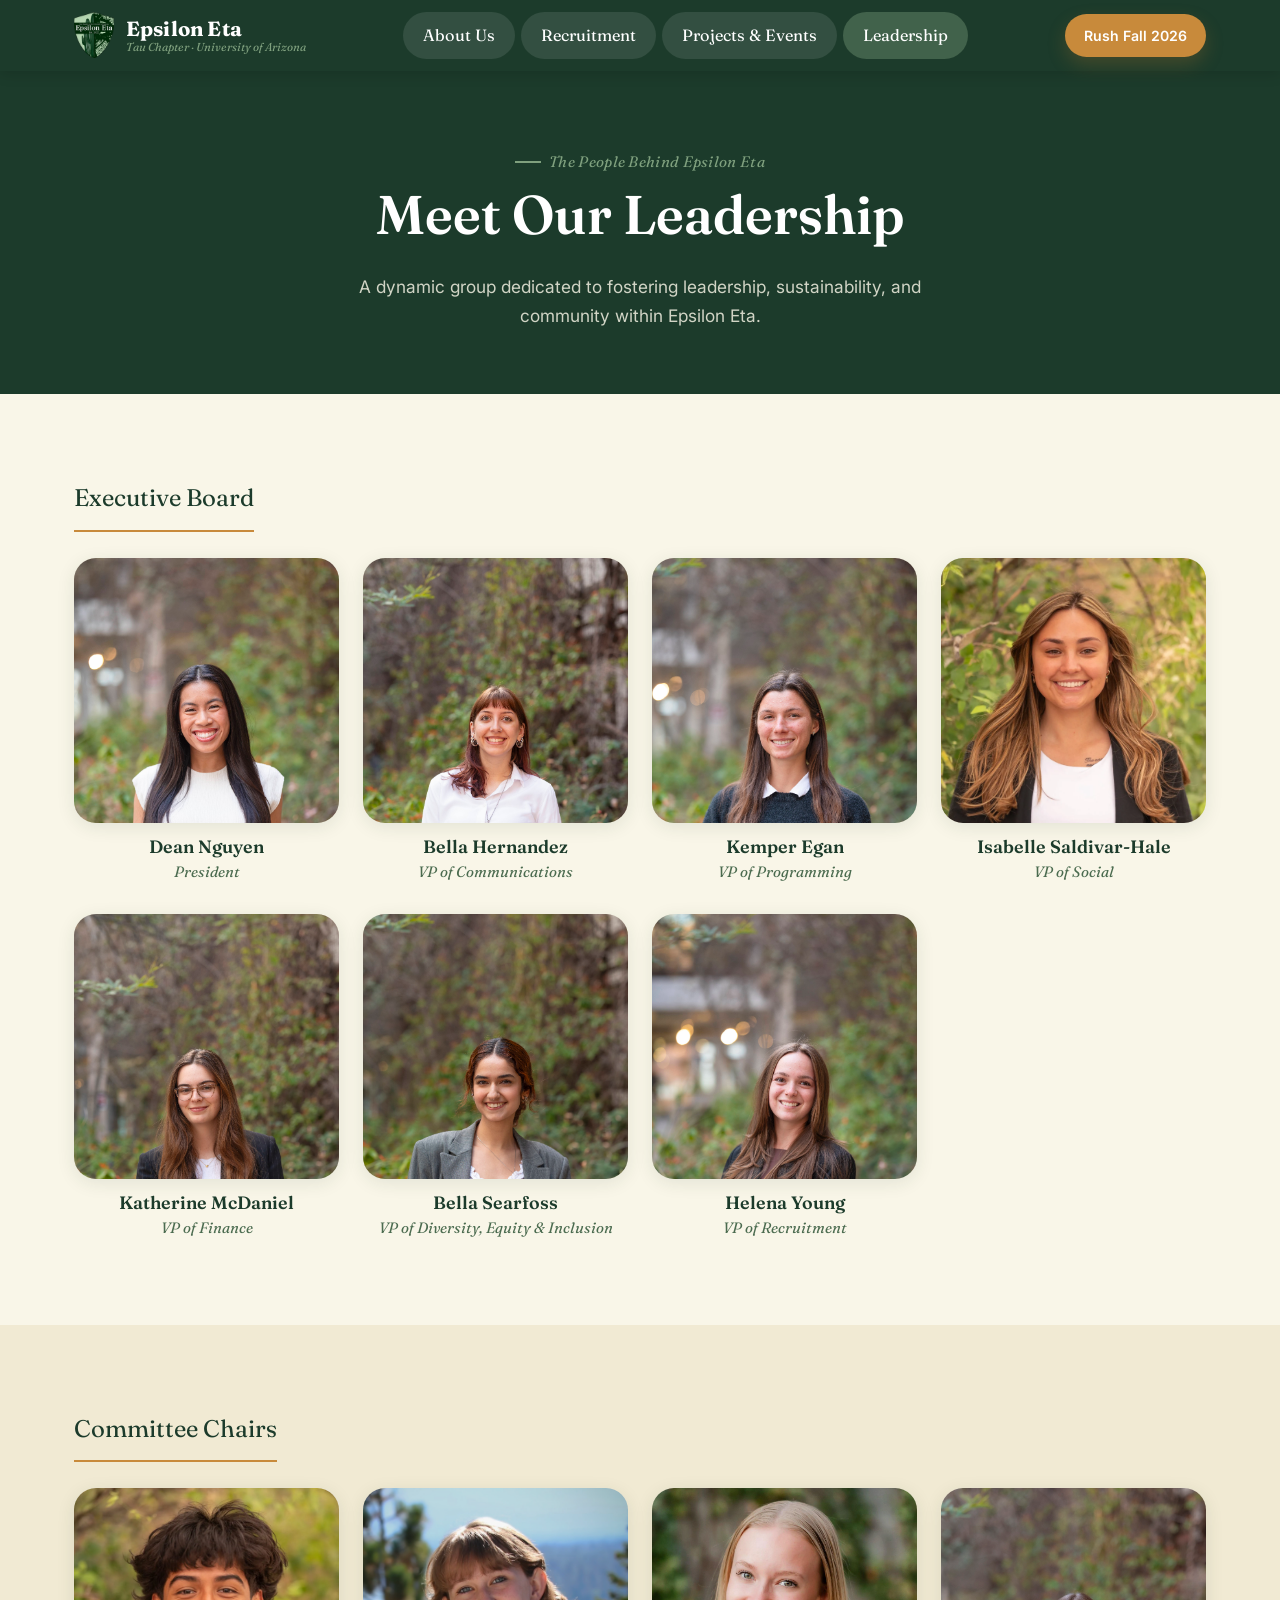
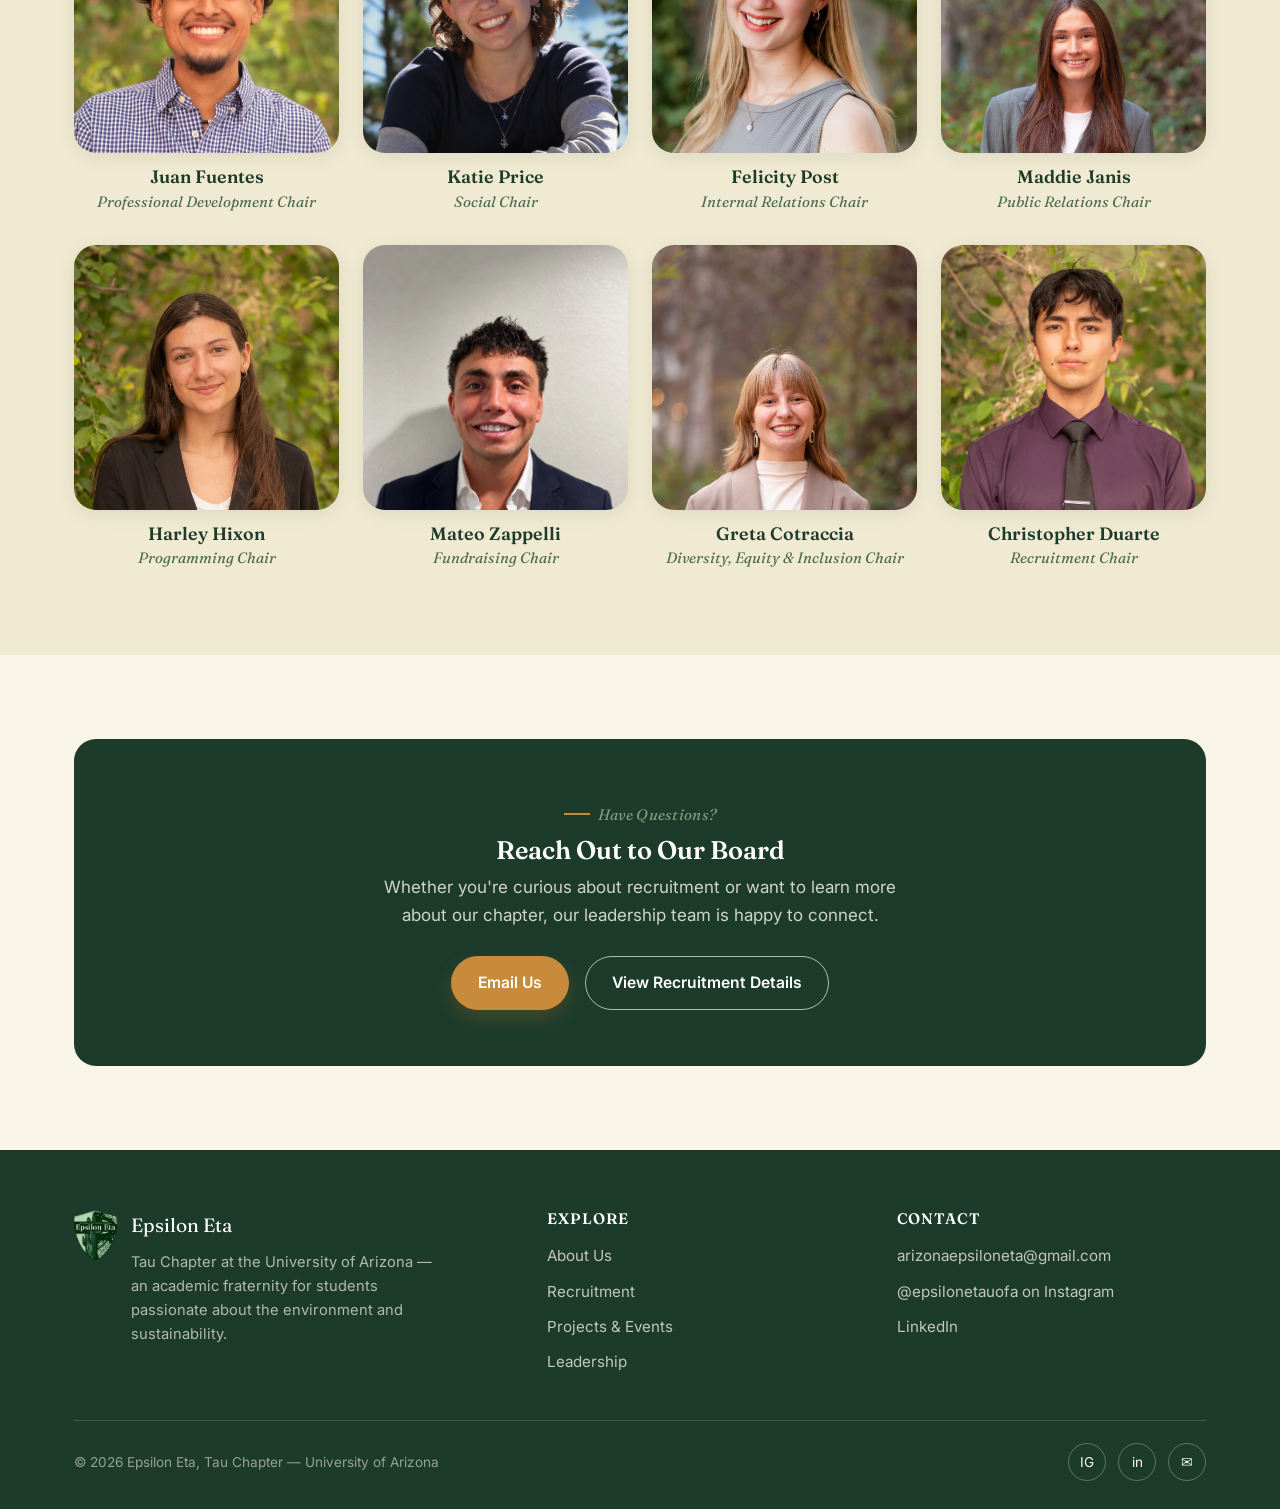
==== leadership.html @ ac743a00 "Initial commit: Epsilon Eta Tau Chapter website New static site replacing the old WordPress export -" ====
<!DOCTYPE html>
<html lang="en">
<head>
<meta charset="UTF-8" />
<meta name="viewport" content="width=device-width, initial-scale=1" />
<title>Leadership | Epsilon Eta, Tau Chapter</title>
<meta name="description" content="Meet the Executive Board and Committee Chairs of Epsilon Eta, Tau Chapter at the University of Arizona." />
<link rel="icon" href="Logos/epsilonetalogo.webp" />
<link rel="preconnect" href="https://fonts.googleapis.com">
<link rel="preconnect" href="https://fonts.gstatic.com" crossorigin>
<link href="https://fonts.googleapis.com/css2?family=Fraunces:ital,wght@0,500;0,600;0,700;1,500&family=Inter:wght@400;500;600;700&display=swap" rel="stylesheet">
<link rel="stylesheet" href="css/styles.css" />
</head>
<body>

<!-- ================= NAVBAR ================= -->
<header class="navbar">
  <div class="container">
    <a class="brand" href="index.html">
      <img src="Logos/epsilonetalogo.webp" alt="Epsilon Eta shield crest logo" />
      <span class="brand-text">
        <span class="name">Epsilon Eta</span>
        <span class="sub">Tau Chapter &middot; University of Arizona</span>
      </span>
    </a>
    <nav class="nav-links">
      <a href="index.html">About Us</a>
      <a href="recruitment.html">Recruitment</a>
      <a href="projects-events.html">Projects &amp; Events</a>
      <a href="leadership.html" class="active">Leadership</a>
    </nav>
    <div class="nav-cta">
      <a href="recruitment.html" class="btn btn-gold btn-sm">Rush Fall 2026</a>
    </div>
    <button class="nav-toggle" aria-label="Toggle navigation">
      <span></span><span></span><span></span>
    </button>
  </div>
</header>

<!-- ================= PAGE HEADER ================= -->
<section class="page-header">
  <div class="container">
    <span class="eyebrow">The People Behind Epsilon Eta</span>
    <h1>Meet Our Leadership</h1>
    <p>A dynamic group dedicated to fostering leadership, sustainability, and community within Epsilon Eta.</p>
  </div>
</section>

<!-- ================= EXECUTIVE BOARD ================= -->
<section class="section">
  <div class="container">
    <span class="group-label">Executive Board</span>
    <div class="board-grid">

      <div class="board-card">
        <div class="photo"><img src="Headshots/PresidentDeana.jpg" alt="Headshot of Dean Nguyen, President" /></div>
        <h3>Dean Nguyen</h3>
        <div class="role">President</div>
      </div>

      <div class="board-card">
        <div class="photo"><img src="Headshots/VPComsBella.jpg" alt="Headshot of Bella Hernandez, Vice President of Communications" /></div>
        <h3>Bella Hernandez</h3>
        <div class="role">VP of Communications</div>
      </div>

      <div class="board-card">
        <div class="photo"><img src="Headshots/VPProgKemper.jpg" alt="Headshot of Kemper Egan, Vice President of Programming" /></div>
        <h3>Kemper Egan</h3>
        <div class="role">VP of Programming</div>
      </div>

      <div class="board-card">
        <div class="photo"><img src="Headshots/VPSocialIsabelle.webp" alt="Headshot of Isabelle Saldivar-Hale, Vice President of Social" /></div>
        <h3>Isabelle Saldivar-Hale</h3>
        <div class="role">VP of Social</div>
      </div>

      <div class="board-card">
        <div class="photo"><img src="Headshots/VPFinanceKatherine.jpg" alt="Headshot of Katherine McDaniel, Vice President of Finance" /></div>
        <h3>Katherine McDaniel</h3>
        <div class="role">VP of Finance</div>
      </div>

      <div class="board-card">
        <div class="photo"><img src="Headshots/VPDEIBellaS.jpg" alt="Headshot of Bella Searfoss, Vice President of Diversity, Equity, and Inclusion" /></div>
        <h3>Bella Searfoss</h3>
        <div class="role">VP of Diversity, Equity &amp; Inclusion</div>
      </div>

      <div class="board-card">
        <div class="photo"><img src="Headshots/VPRecruitmentHelena.jpg" alt="Headshot of Helena Young, Vice President of Recruitment" /></div>
        <h3>Helena Young</h3>
        <div class="role">VP of Recruitment</div>
      </div>

    </div>
  </div>
</section>

<!-- ================= CHAIRS ================= -->
<section class="section section--alt">
  <div class="container">
    <span class="group-label">Committee Chairs</span>
    <div class="board-grid">

      <div class="board-card">
        <div class="photo"><img src="Headshots/Prof.Dev.ChairJuan.webp" alt="Headshot of Juan Fuentes, Professional Development Chair" /></div>
        <h3>Juan Fuentes</h3>
        <div class="role">Professional Development Chair</div>
      </div>

      <div class="board-card">
        <div class="photo"><img src="Headshots/Social%20ChairKatie.webp" alt="Headshot of Katie Price, Social Chair" /></div>
        <h3>Katie Price</h3>
        <div class="role">Social Chair</div>
      </div>

      <div class="board-card">
        <div class="photo"><img src="Headshots/InternalRelat.ChairFelicity.webp" alt="Headshot of Felicity Post, Internal Relations Chair" /></div>
        <h3>Felicity Post</h3>
        <div class="role">Internal Relations Chair</div>
      </div>

      <div class="board-card">
        <div class="photo"><img src="Headshots/PublicRelat.ChairMaddie.jpg" alt="Headshot of Maddie Janis, Public Relations Chair" /></div>
        <h3>Maddie Janis</h3>
        <div class="role">Public Relations Chair</div>
      </div>

      <div class="board-card">
        <div class="photo"><img src="Headshots/Prog.ChairHarley.webp" alt="Headshot of Harley Hixon, Programming Chair" /></div>
        <h3>Harley Hixon</h3>
        <div class="role">Programming Chair</div>
      </div>

      <div class="board-card">
        <div class="photo"><img src="Headshots/FinanceChairMateo.webp" alt="Headshot of Mateo Zappelli, Fundraising Chair" /></div>
        <h3>Mateo Zappelli</h3>
        <div class="role">Fundraising Chair</div>
      </div>

      <div class="board-card">
        <div class="photo"><img src="Headshots/DEIChairGreta.jpg" alt="Headshot of Greta Cotraccia, Diversity, Equity, and Inclusion Chair" /></div>
        <h3>Greta Cotraccia</h3>
        <div class="role">Diversity, Equity &amp; Inclusion Chair</div>
      </div>

      <div class="board-card">
        <div class="photo"><img src="Headshots/RecruitmentChairChristopher.webp" alt="Headshot of Christopher Duarte, Recruitment Chair" /></div>
        <h3>Christopher Duarte</h3>
        <div class="role">Recruitment Chair</div>
      </div>

    </div>
  </div>
</section>

<!-- ================= CTA ================= -->
<section class="section">
  <div class="container">
    <div class="cta-band">
      <span class="eyebrow" style="color:var(--sage-light)">Have Questions?</span>
      <h2>Reach Out to Our Board</h2>
      <p>Whether you're curious about recruitment or want to learn more about our chapter, our leadership team is happy to connect.</p>
      <div class="btn-row">
        <a href="mailto:arizonaepsiloneta@gmail.com" class="btn btn-gold">Email Us</a>
        <a href="recruitment.html" class="btn btn-outline-light">View Recruitment Details</a>
      </div>
    </div>
  </div>
</section>

<!-- ================= FOOTER ================= -->
<footer class="site-footer">
  <div class="container">
    <div class="footer-grid">
      <div class="footer-brand">
        <img src="Logos/epsilonetalogo.webp" alt="Epsilon Eta shield crest logo" />
        <div>
          <div class="name">Epsilon Eta</div>
          <p>Tau Chapter at the University of Arizona &mdash; an academic fraternity for students passionate about the environment and sustainability.</p>
        </div>
      </div>
      <div class="footer-col">
        <h4>Explore</h4>
        <a href="index.html">About Us</a>
        <a href="recruitment.html">Recruitment</a>
        <a href="projects-events.html">Projects &amp; Events</a>
        <a href="leadership.html">Leadership</a>
      </div>
      <div class="footer-col">
        <h4>Contact</h4>
        <a href="mailto:arizonaepsiloneta@gmail.com">arizonaepsiloneta@gmail.com</a>
        <a href="https://www.instagram.com/epsilonetauofa/" target="_blank" rel="noopener">@epsilonetauofa on Instagram</a>
        <a href="https://www.linkedin.com/company/epsilon-eta-tau-chapter/posts/?feedView=all" target="_blank" rel="noopener">LinkedIn</a>
      </div>
    </div>
    <div class="footer-bottom">
      <span>&copy; <span data-year>2026</span> Epsilon Eta, Tau Chapter &mdash; University of Arizona</span>
      <div class="social-row">
        <a href="https://www.instagram.com/epsilonetauofa/" target="_blank" rel="noopener" aria-label="Instagram">IG</a>
        <a href="https://www.linkedin.com/company/epsilon-eta-tau-chapter/posts/?feedView=all" target="_blank" rel="noopener" aria-label="LinkedIn">in</a>
        <a href="mailto:arizonaepsiloneta@gmail.com" aria-label="Email">✉</a>
      </div>
    </div>
  </div>
</footer>

<script src="js/script.js"></script>
</body>
</html>
---- css/styles.css ----
/* =========================================================
   Epsilon Eta — Tau Chapter, University of Arizona
   Global stylesheet
   ========================================================= */

:root {
  /* Palette */
  --forest-dark: #1C3B2B;
  --forest: #234531;
  --sage: #4B6B4F;
  --sage-light: #7FA07E;
  --cream: #F9F6E8;
  --cream-alt: #F1EAD3;
  --gold: #C88A3B;
  --gold-dark: #A66F2A;
  --terracotta: #B25F3A;
  --ink: #23291F;
  --ink-soft: #4A5142;
  --white: #FFFFFF;
  --line: rgba(28, 59, 43, 0.14);

  --nav-pill: rgba(255, 255, 255, 0.10);
  --nav-pill-hover: rgba(127, 160, 126, 0.38);

  --font-serif: "Fraunces", "Iowan Old Style", "Palatino Linotype", Georgia, serif;
  --font-sans: "Inter", "Helvetica Neue", Arial, sans-serif;

  --shadow-soft: 0 10px 30px rgba(28, 59, 43, 0.12);
  --shadow-card: 0 4px 18px rgba(28, 59, 43, 0.10);
  --radius-lg: 22px;
  --radius-md: 14px;
  --radius-pill: 999px;
}

/* ---------- Reset ---------- */
* { box-sizing: border-box; }
html { scroll-behavior: smooth; }
body {
  margin: 0;
  background: var(--cream);
  color: var(--ink);
  font-family: var(--font-sans);
  font-size: 17px;
  line-height: 1.65;
  -webkit-font-smoothing: antialiased;
}
img { max-width: 100%; display: block; }
a { color: inherit; text-decoration: none; }
ul { list-style: none; margin: 0; padding: 0; }
h1, h2, h3, h4 {
  font-family: var(--font-serif);
  color: var(--forest-dark);
  margin: 0 0 0.5em;
  font-weight: 600;
  line-height: 1.15;
}
p { margin: 0 0 1em; }
.container {
  width: 100%;
  max-width: 1180px;
  margin: 0 auto;
  padding: 0 24px;
}
.eyebrow {
  display: inline-flex;
  align-items: center;
  gap: 8px;
  font-family: var(--font-serif);
  font-style: italic;
  font-size: 0.95rem;
  color: var(--gold-dark);
  letter-spacing: 0.02em;
  margin-bottom: 0.6em;
}
.eyebrow::before {
  content: "";
  width: 26px;
  height: 2px;
  background: var(--gold);
  display: inline-block;
}
.section {
  padding: 84px 0;
}
.section--alt {
  background: var(--cream-alt);
}
.section-head {
  max-width: 680px;
  margin: 0 0 44px;
}
.section-head.center {
  margin-left: auto;
  margin-right: auto;
  text-align: center;
}
.section-head p {
  color: var(--ink-soft);
  font-size: 1.08rem;
}

/* ---------- Buttons ---------- */
.btn {
  display: inline-flex;
  align-items: center;
  gap: 10px;
  font-family: var(--font-sans);
  font-weight: 600;
  font-size: 0.98rem;
  padding: 13px 26px;
  border-radius: var(--radius-pill);
  border: 1.5px solid transparent;
  cursor: pointer;
  transition: transform 0.15s ease, box-shadow 0.15s ease, background 0.15s ease, color 0.15s ease;
  white-space: nowrap;
}
.btn:hover { transform: translateY(-2px); }
.btn-gold {
  background: var(--gold);
  color: var(--white);
  box-shadow: 0 8px 18px rgba(166, 111, 42, 0.28);
}
.btn-gold:hover { background: var(--gold-dark); }
.btn-outline-dark {
  background: transparent;
  border-color: var(--forest-dark);
  color: var(--forest-dark);
}
.btn-outline-dark:hover { background: var(--forest-dark); color: var(--white); }
.btn-outline-light {
  background: transparent;
  border-color: rgba(255,255,255,0.65);
  color: var(--white);
}
.btn-outline-light:hover { background: rgba(255,255,255,0.14); }
.btn-white {
  background: var(--cream);
  color: var(--forest-dark);
}
.btn-white:hover { background: var(--white); }
.btn-sm { padding: 9px 18px; font-size: 0.88rem; }

/* ---------- Navbar ---------- */
.navbar {
  background: var(--forest-dark);
  position: sticky;
  top: 0;
  z-index: 200;
  box-shadow: 0 2px 14px rgba(0,0,0,0.16);
}
.navbar .container {
  display: flex;
  align-items: center;
  justify-content: space-between;
  gap: 20px;
  padding-top: 12px;
  padding-bottom: 12px;
}
.brand {
  display: flex;
  align-items: center;
  gap: 12px;
}
.brand img {
  height: 46px;
  width: auto;
}
.brand-text {
  font-family: var(--font-serif);
  color: var(--white);
  line-height: 1.15;
}
.brand-text .name { font-size: 1.28rem; font-weight: 700; letter-spacing: 0.01em; }
.brand-text .sub {
  display: block;
  font-size: 0.72rem;
  font-style: italic;
  color: var(--sage-light);
  font-weight: 400;
}
.nav-links {
  display: flex;
  align-items: center;
  gap: 6px;
}
.nav-links a {
  font-family: var(--font-serif);
  color: var(--white);
  font-size: 1.02rem;
  padding: 10px 20px;
  border-radius: var(--radius-pill);
  background: var(--nav-pill);
  transition: background 0.2s ease;
}
.nav-links a:hover,
.nav-links a.active {
  background: var(--nav-pill-hover);
}
.nav-cta {
  display: flex;
  align-items: center;
  gap: 14px;
}
.nav-toggle {
  display: none;
  background: none;
  border: none;
  cursor: pointer;
  padding: 8px;
}
.nav-toggle span {
  display: block;
  width: 26px;
  height: 2px;
  background: var(--white);
  margin: 5px 0;
  transition: 0.2s ease;
}

/* ---------- Recruitment banner (top of homepage) ---------- */
.rush-banner {
  background: linear-gradient(90deg, var(--gold-dark), var(--gold) 55%, var(--terracotta));
  color: var(--white);
}
.rush-banner .container {
  display: flex;
  align-items: center;
  justify-content: center;
  flex-wrap: wrap;
  gap: 14px 28px;
  padding-top: 16px;
  padding-bottom: 16px;
  text-align: center;
}
.rush-banner .rush-text {
  font-family: var(--font-serif);
  font-size: 1.14rem;
  display: flex;
  align-items: center;
  gap: 10px;
  flex-wrap: wrap;
  justify-content: center;
}
.rush-banner .rush-text strong { font-weight: 700; }
.rush-badge {
  background: rgba(255,255,255,0.22);
  border: 1px solid rgba(255,255,255,0.5);
  border-radius: var(--radius-pill);
  padding: 5px 16px;
  font-family: var(--font-sans);
  font-weight: 700;
  font-size: 0.88rem;
  letter-spacing: 0.02em;
}

/* ---------- Hero ---------- */
.hero {
  position: relative;
  overflow: hidden;
  background: var(--forest-dark);
}
.hero-media {
  position: relative;
  width: 100%;
  line-height: 0;
}
.hero-media img {
  width: 100%;
  height: auto;
  display: block;
}
.hero-divider {
  height: 6px;
  background: linear-gradient(90deg, var(--gold-dark), var(--gold), var(--sage-light));
}
.hero-copy {
  position: relative;
  background: var(--cream);
  padding: 48px 0 56px;
}
.hero-copy .container {
  text-align: center;
}
.hero-copy h1 {
  font-size: clamp(2.6rem, 6.4vw, 5rem);
  color: var(--forest-dark);
  margin-bottom: 0.18em;
}
.hero-copy .tagline {
  font-family: var(--font-serif);
  font-style: italic;
  color: var(--sage);
  font-size: clamp(1.05rem, 2vw, 1.35rem);
  max-width: 640px;
  margin: 0 auto 1.3em;
}
.hero-actions {
  display: flex;
  gap: 16px;
  justify-content: center;
  flex-wrap: wrap;
  margin-top: 6px;
}

/* ---------- Page header (non-home pages) ---------- */
.page-header {
  background: var(--forest-dark);
  padding: 72px 0 64px;
  text-align: center;
}
.page-header h1 {
  color: var(--white);
  font-size: clamp(2.2rem, 5vw, 3.4rem);
}
.page-header .eyebrow { color: var(--sage-light); }
.page-header .eyebrow::before { background: var(--sage-light); }
.page-header p {
  color: rgba(249,246,232,0.82);
  max-width: 620px;
  margin: 0 auto;
  font-size: 1.08rem;
}

/* ---------- Pillars ---------- */
.pillars {
  display: grid;
  grid-template-columns: repeat(3, 1fr);
  gap: 26px;
}
.pillar-card {
  background: var(--white);
  border: 1px solid var(--line);
  border-radius: var(--radius-lg);
  padding: 34px 30px;
  box-shadow: var(--shadow-card);
}
.pillar-card .icon {
  width: 52px;
  height: 52px;
  border-radius: 50%;
  background: var(--cream-alt);
  color: var(--forest-dark);
  display: flex;
  align-items: center;
  justify-content: center;
  font-size: 1.5rem;
  margin-bottom: 18px;
}
.pillar-card h3 { font-size: 1.28rem; }
.pillar-card p { color: var(--ink-soft); font-size: 0.98rem; margin-bottom: 0; }

/* ---------- Land acknowledgment ---------- */
.land-ack {
  background: var(--forest-dark);
  color: var(--cream);
  border-radius: var(--radius-lg);
  padding: 42px 44px;
}
.land-ack h2 { color: var(--white); }
.land-ack p { color: rgba(249,246,232,0.86); margin-bottom: 0; font-size: 1.02rem; }

/* ---------- Two-column feature (mission, etc.) ---------- */
.two-col {
  display: grid;
  grid-template-columns: 1.1fr 0.9fr;
  gap: 60px;
  align-items: center;
}

/* ---------- Partner logo strip ---------- */
.partners-strip {
  display: flex;
  flex-wrap: wrap;
  align-items: center;
  justify-content: center;
  gap: 22px;
}
.partner-tile {
  background: var(--white);
  border: 1px solid var(--line);
  border-radius: var(--radius-md);
  box-shadow: var(--shadow-card);
  padding: 20px 32px;
  display: flex;
  align-items: center;
  justify-content: center;
  height: 96px;
}
.partner-tile img {
  height: 46px;
  width: auto;
  max-width: 150px;
  object-fit: contain;
}
.logo-invert { filter: grayscale(1) invert(1); }

/* ---------- Recruitment page ---------- */
.rush-hero {
  background: var(--forest-dark);
  color: var(--cream);
  padding: 76px 0 60px;
}
.rush-hero .container { text-align: center; }
.rush-hero h1 { color: var(--white); font-size: clamp(2.3rem, 5.5vw, 3.6rem); }
.rush-hero p.lead {
  max-width: 660px;
  margin: 0 auto 1.4em;
  color: rgba(249,246,232,0.86);
  font-size: 1.08rem;
}
.countdown {
  display: inline-flex;
  gap: 14px;
  background: rgba(249,246,232,0.08);
  border: 1px solid rgba(249,246,232,0.28);
  border-radius: var(--radius-lg);
  padding: 18px 30px;
  margin: 8px 0 24px;
}
.countdown .num {
  font-family: var(--font-serif);
  font-size: 2.4rem;
  font-weight: 700;
  color: var(--gold);
  line-height: 1;
  display: block;
}
.countdown .lbl {
  font-size: 0.72rem;
  letter-spacing: 0.08em;
  text-transform: uppercase;
  color: rgba(249,246,232,0.7);
}

.eligibility-card {
  background: var(--white);
  border: 1px solid var(--line);
  border-radius: var(--radius-lg);
  padding: 36px;
  box-shadow: var(--shadow-card);
}
.eligibility-card ul { margin-top: 14px; }
.eligibility-card li {
  display: flex;
  gap: 10px;
  align-items: flex-start;
  margin-bottom: 10px;
  color: var(--ink-soft);
}
.eligibility-card li::before {
  content: "✓";
  color: var(--sage);
  font-weight: 700;
  flex-shrink: 0;
}

.schedule-grid {
  display: grid;
  grid-template-columns: repeat(4, 1fr);
  gap: 20px;
}
.schedule-card {
  background: var(--white);
  border: 1px solid var(--line);
  border-radius: var(--radius-lg);
  padding: 26px 22px;
  box-shadow: var(--shadow-card);
  position: relative;
}
.schedule-card.required {
  border: 2px solid var(--gold);
}
.schedule-card .req-badge {
  position: absolute;
  top: -12px;
  right: 18px;
  background: var(--gold);
  color: var(--white);
  font-size: 0.7rem;
  font-weight: 700;
  letter-spacing: 0.04em;
  text-transform: uppercase;
  padding: 5px 12px;
  border-radius: var(--radius-pill);
}
.schedule-card .day {
  font-family: var(--font-serif);
  font-style: italic;
  color: var(--sage);
  font-size: 0.92rem;
  margin-bottom: 4px;
}
.schedule-card h3 { font-size: 1.22rem; margin-bottom: 8px; }
.schedule-card .meta {
  font-size: 0.92rem;
  color: var(--ink-soft);
  display: flex;
  flex-direction: column;
  gap: 3px;
  margin-bottom: 10px;
}
.schedule-card .desc {
  font-size: 0.92rem;
  color: var(--ink-soft);
  margin-bottom: 0;
}

.application-panel {
  background: var(--cream-alt);
  border-radius: var(--radius-lg);
  padding: 44px;
  display: grid;
  grid-template-columns: 1fr 1fr;
  gap: 40px;
  align-items: start;
}
.due-tag {
  display: inline-block;
  background: var(--forest-dark);
  color: var(--white);
  font-size: 0.86rem;
  font-weight: 600;
  padding: 8px 18px;
  border-radius: var(--radius-pill);
  margin-bottom: 18px;
}
.req-list li {
  display: flex;
  gap: 10px;
  padding: 10px 0;
  border-bottom: 1px dashed var(--line);
  color: var(--ink-soft);
}
.req-list li:last-child { border-bottom: none; }
.req-list li::before {
  content: "🌿";
  flex-shrink: 0;
}

.recruit-gallery {
  display: grid;
  grid-template-columns: repeat(4, 1fr);
  gap: 18px;
}
.recruit-gallery img {
  border-radius: var(--radius-md);
  width: 100%;
  height: 230px;
  object-fit: cover;
  box-shadow: var(--shadow-card);
  transition: transform 0.25s ease;
}
.recruit-gallery img:hover { transform: scale(1.03); }

.flyer-grid {
  display: grid;
  grid-template-columns: repeat(4, 1fr);
  gap: 18px;
}
.flyer-card {
  position: relative;
  border-radius: var(--radius-md);
  overflow: hidden;
  box-shadow: var(--shadow-card);
  line-height: 0;
}
.flyer-card img {
  width: 100%;
  display: block;
}
.flyer-card.required {
  box-shadow: 0 0 0 3px var(--gold), var(--shadow-soft);
}
.flyer-card .req-badge {
  position: absolute;
  top: 14px;
  right: 14px;
  box-shadow: 0 4px 10px rgba(0,0,0,0.28);
}

/* ---------- Projects & Events ---------- */
.event-block {
  display: grid;
  grid-template-columns: 1fr 1fr;
  gap: 54px;
  align-items: center;
  padding: 56px 0;
  border-bottom: 1px solid var(--line);
}
.event-block:last-of-type { border-bottom: none; }
.event-block.reverse .event-media { order: 2; }
.event-block.reverse .event-copy { order: 1; }
.event-media img {
  border-radius: var(--radius-lg);
  box-shadow: var(--shadow-soft);
  width: 100%;
  height: 360px;
  object-fit: cover;
}
.event-copy .tag {
  display: inline-block;
  background: var(--cream-alt);
  color: var(--forest);
  font-size: 0.78rem;
  font-weight: 700;
  letter-spacing: 0.05em;
  text-transform: uppercase;
  padding: 6px 14px;
  border-radius: var(--radius-pill);
  margin-bottom: 14px;
}
.event-copy h2 { font-size: 1.9rem; margin-bottom: 0.5em; }
.event-copy p { color: var(--ink-soft); }

/* ---------- Leadership ---------- */
.board-grid {
  display: grid;
  grid-template-columns: repeat(4, 1fr);
  gap: 30px 24px;
}
.board-card {
  text-align: center;
}
.board-card .photo {
  width: 100%;
  aspect-ratio: 1 / 1;
  border-radius: var(--radius-lg);
  overflow: hidden;
  background: var(--cream-alt);
  margin-bottom: 14px;
  box-shadow: var(--shadow-card);
}
.board-card .photo img {
  width: 100%;
  height: 100%;
  object-fit: cover;
  object-position: top center;
}
.board-card h3 { font-size: 1.12rem; margin-bottom: 2px; }
.board-card .role {
  color: var(--sage);
  font-family: var(--font-serif);
  font-style: italic;
  font-size: 0.94rem;
}
.group-label {
  font-family: var(--font-serif);
  font-size: 1.5rem;
  color: var(--forest-dark);
  margin: 0 0 26px;
  padding-bottom: 12px;
  border-bottom: 2px solid var(--gold);
  display: inline-block;
}

/* ---------- CTA band ---------- */
.cta-band {
  background: var(--forest-dark);
  color: var(--cream);
  border-radius: var(--radius-lg);
  padding: 56px 44px;
  text-align: center;
}
.cta-band h2 { color: var(--white); margin-bottom: 0.3em; }
.cta-band p { color: rgba(249,246,232,0.82); max-width: 560px; margin: 0 auto 1.6em; }
.cta-band .btn-row {
  display: flex;
  gap: 16px;
  justify-content: center;
  flex-wrap: wrap;
}

/* ---------- Footer ---------- */
.site-footer {
  background: var(--forest-dark);
  color: rgba(249,246,232,0.78);
  padding: 60px 0 28px;
}
.footer-grid {
  display: grid;
  grid-template-columns: 1.4fr 1fr 1fr;
  gap: 40px;
  padding-bottom: 36px;
  border-bottom: 1px solid rgba(249,246,232,0.15);
}
.footer-brand { display: flex; gap: 14px; align-items: flex-start; }
.footer-brand img { height: 50px; }
.footer-brand .name {
  font-family: var(--font-serif);
  color: var(--white);
  font-size: 1.2rem;
}
.footer-brand p {
  font-size: 0.92rem;
  color: rgba(249,246,232,0.68);
  max-width: 320px;
  margin-top: 8px;
}
.footer-col h4 {
  color: var(--white);
  font-size: 0.95rem;
  text-transform: uppercase;
  letter-spacing: 0.06em;
  margin-bottom: 16px;
}
.footer-col a, .footer-col p {
  display: block;
  color: rgba(249,246,232,0.75);
  font-size: 0.95rem;
  margin-bottom: 10px;
}
.footer-col a:hover { color: var(--gold); }
.footer-bottom {
  display: flex;
  justify-content: space-between;
  align-items: center;
  flex-wrap: wrap;
  gap: 14px;
  padding-top: 22px;
  font-size: 0.85rem;
  color: rgba(249,246,232,0.55);
}
.social-row { display: flex; gap: 12px; }
.social-row a {
  width: 38px;
  height: 38px;
  border-radius: 50%;
  border: 1px solid rgba(249,246,232,0.3);
  display: flex;
  align-items: center;
  justify-content: center;
  color: var(--cream);
  transition: background 0.2s ease, border-color 0.2s ease;
}
.social-row a:hover { background: var(--gold); border-color: var(--gold); }

/* ---------- Responsive ---------- */
@media (max-width: 980px) {
  .two-col { grid-template-columns: 1fr; gap: 34px; }
  .pillars { grid-template-columns: 1fr; }
  .schedule-grid { grid-template-columns: repeat(2, 1fr); }
  .board-grid { grid-template-columns: repeat(3, 1fr); }
  .application-panel { grid-template-columns: 1fr; }
  .event-block, .event-block.reverse { grid-template-columns: 1fr; }
  .event-block.reverse .event-media,
  .event-block.reverse .event-copy { order: initial; }
  .footer-grid { grid-template-columns: 1fr 1fr; }
  .recruit-gallery { grid-template-columns: repeat(2, 1fr); }
  .flyer-grid { grid-template-columns: repeat(2, 1fr); }
}
@media (max-width: 760px) {
  .nav-links, .nav-cta .btn { display: none; }
  .nav-toggle { display: block; }
  .navbar.open .nav-links {
    display: flex;
    position: absolute;
    top: 100%;
    left: 0;
    right: 0;
    background: var(--forest-dark);
    flex-direction: column;
    padding: 14px 24px 22px;
    gap: 4px;
  }
  .navbar.open .nav-links a { display: block; text-align: center; }
  .section { padding: 60px 0; }
  .schedule-grid { grid-template-columns: 1fr; }
  .board-grid { grid-template-columns: repeat(2, 1fr); }
  .footer-grid { grid-template-columns: 1fr; }
  .footer-bottom { flex-direction: column; align-items: flex-start; }
  .recruit-gallery { grid-template-columns: 1fr; }
  .flyer-grid { grid-template-columns: 1fr 1fr; }
  .rush-banner .rush-text { font-size: 1rem; }
}
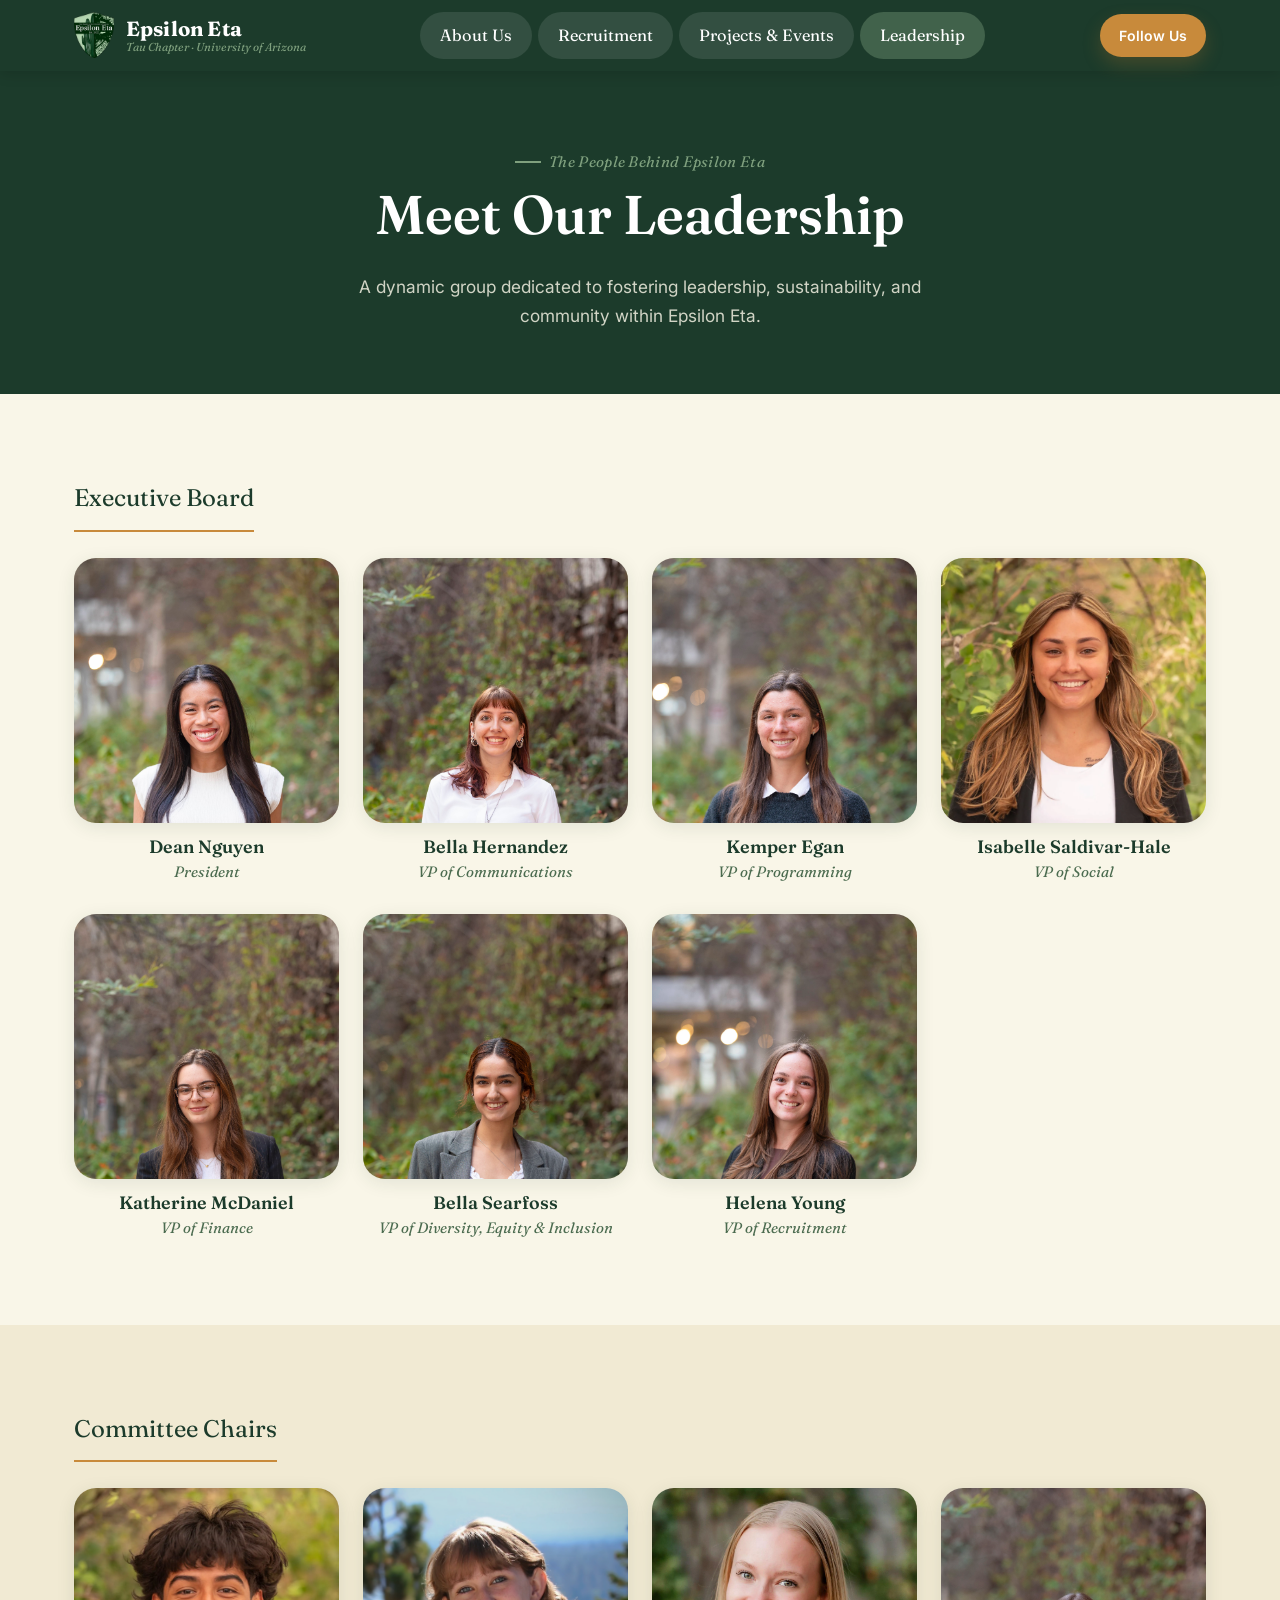
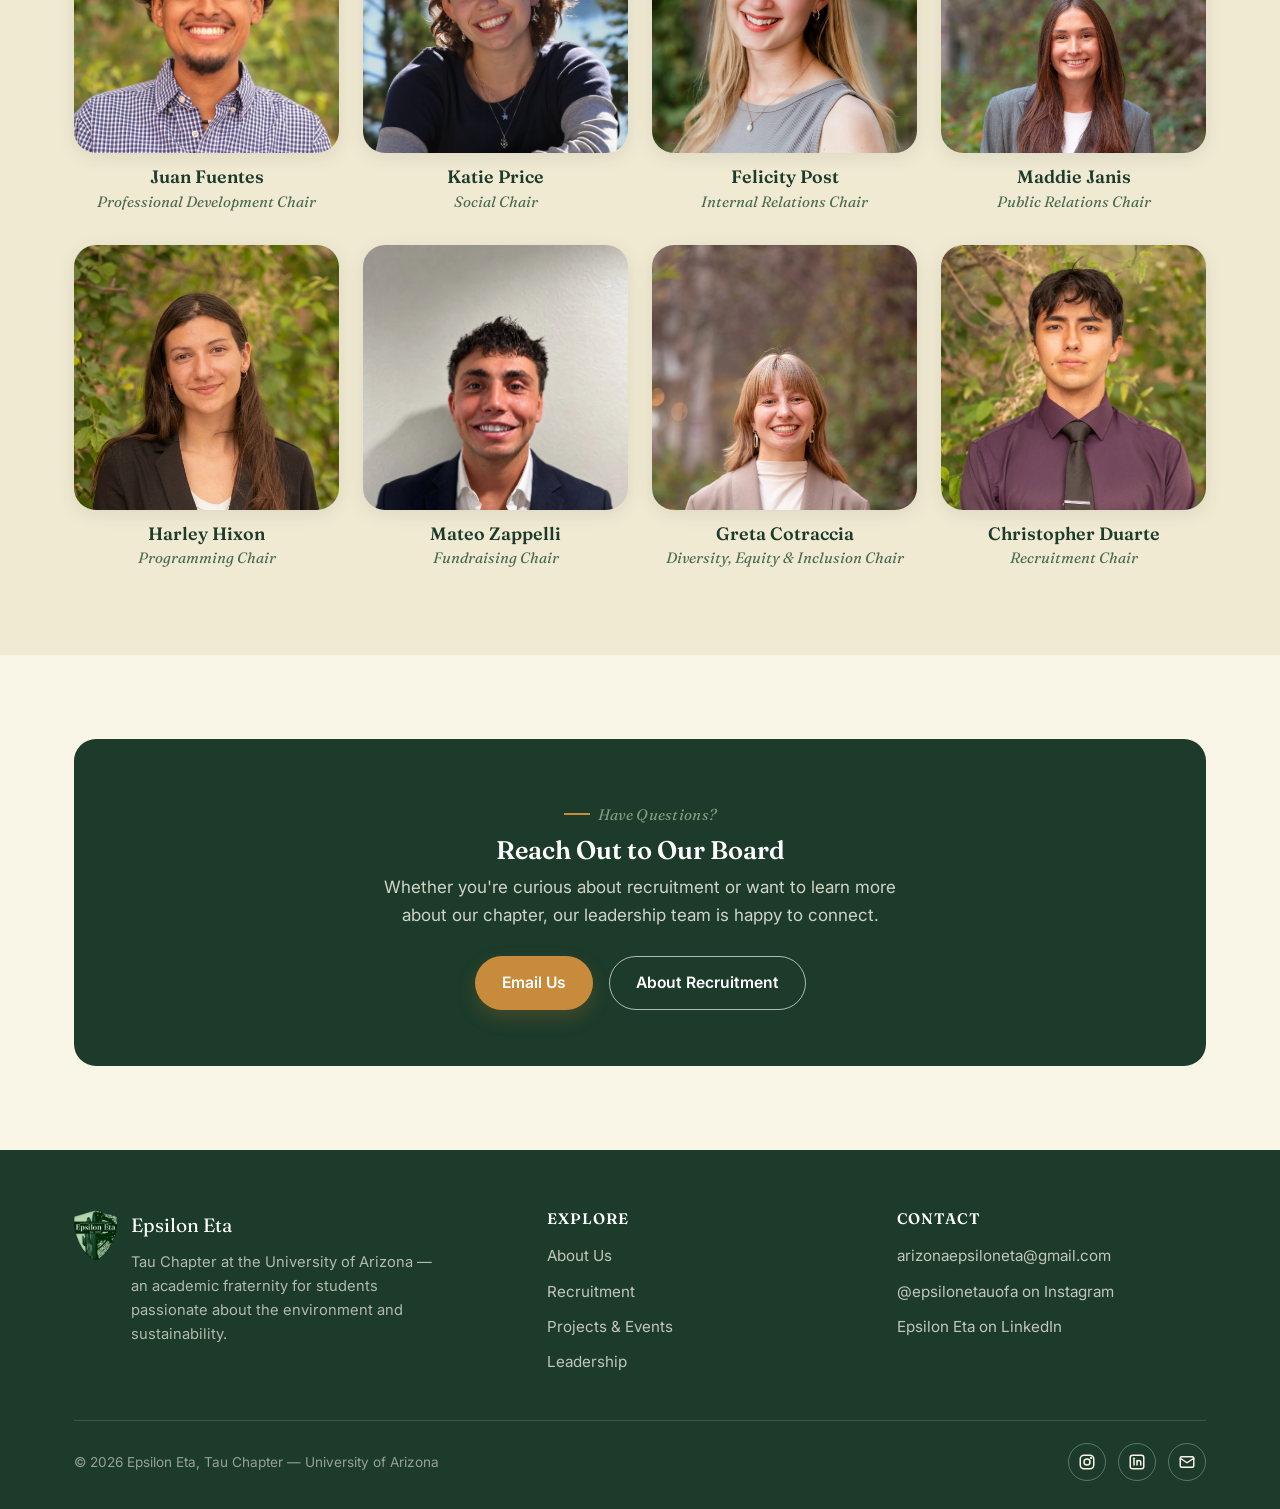
==== commit 9fa4d428: "Removed Rush info Updated the website information and added embedded links." ====
--- a/leadership.html
+++ b/leadership.html
@@ -30,7 +30,7 @@
       <a href="leadership.html" class="active">Leadership</a>
     </nav>
     <div class="nav-cta">
-      <a href="recruitment.html" class="btn btn-gold btn-sm">Rush Fall 2026</a>
+      <a href="https://www.instagram.com/epsilonetauofa/?hl=en" target="_blank" rel="noopener" class="btn btn-gold btn-sm">Follow Us</a>
     </div>
     <button class="nav-toggle" aria-label="Toggle navigation">
       <span></span><span></span><span></span>
@@ -166,7 +166,7 @@
       <p>Whether you're curious about recruitment or want to learn more about our chapter, our leadership team is happy to connect.</p>
       <div class="btn-row">
         <a href="mailto:arizonaepsiloneta@gmail.com" class="btn btn-gold">Email Us</a>
-        <a href="recruitment.html" class="btn btn-outline-light">View Recruitment Details</a>
+        <a href="recruitment.html" class="btn btn-outline-light">About Recruitment</a>
       </div>
     </div>
   </div>
@@ -193,16 +193,16 @@
       <div class="footer-col">
         <h4>Contact</h4>
         <a href="mailto:arizonaepsiloneta@gmail.com">arizonaepsiloneta@gmail.com</a>
-        <a href="https://www.instagram.com/epsilonetauofa/" target="_blank" rel="noopener">@epsilonetauofa on Instagram</a>
-        <a href="https://www.linkedin.com/company/epsilon-eta-tau-chapter/posts/?feedView=all" target="_blank" rel="noopener">LinkedIn</a>
+        <a href="https://www.instagram.com/epsilonetauofa/?hl=en" target="_blank" rel="noopener">@epsilonetauofa on Instagram</a>
+        <a href="https://www.linkedin.com/company/epsilon-eta-tau-chapter/home/" target="_blank" rel="noopener">Epsilon Eta on LinkedIn</a>
       </div>
     </div>
     <div class="footer-bottom">
       <span>&copy; <span data-year>2026</span> Epsilon Eta, Tau Chapter &mdash; University of Arizona</span>
       <div class="social-row">
-        <a href="https://www.instagram.com/epsilonetauofa/" target="_blank" rel="noopener" aria-label="Instagram">IG</a>
-        <a href="https://www.linkedin.com/company/epsilon-eta-tau-chapter/posts/?feedView=all" target="_blank" rel="noopener" aria-label="LinkedIn">in</a>
-        <a href="mailto:arizonaepsiloneta@gmail.com" aria-label="Email">✉</a>
+        <a href="https://www.instagram.com/epsilonetauofa/?hl=en" target="_blank" rel="noopener" aria-label="Epsilon Eta on Instagram"><svg viewBox="0 0 24 24" width="18" height="18" fill="none" stroke="currentColor" stroke-width="2" stroke-linecap="round" stroke-linejoin="round" aria-hidden="true"><rect x="3" y="3" width="18" height="18" rx="5"/><circle cx="12" cy="12" r="4"/><circle cx="17.5" cy="6.5" r="0.6" fill="currentColor"/></svg></a>
+        <a href="https://www.linkedin.com/company/epsilon-eta-tau-chapter/home/" target="_blank" rel="noopener" aria-label="Epsilon Eta on LinkedIn"><svg viewBox="0 0 24 24" width="18" height="18" fill="none" stroke="currentColor" stroke-width="2" stroke-linecap="round" stroke-linejoin="round" aria-hidden="true"><rect x="3" y="3" width="18" height="18" rx="3"/><line x1="8" y1="10" x2="8" y2="16"/><circle cx="8" cy="7.5" r="0.6" fill="currentColor"/><path d="M12 16v-6M12 12.5c0-1.5 1-2.5 2.5-2.5S17 11 17 12.5V16"/></svg></a>
+        <a href="mailto:arizonaepsiloneta@gmail.com" aria-label="Email Epsilon Eta"><svg viewBox="0 0 24 24" width="18" height="18" fill="none" stroke="currentColor" stroke-width="2" stroke-linecap="round" stroke-linejoin="round" aria-hidden="true"><rect x="3" y="5" width="18" height="14" rx="2"/><polyline points="3,7 12,13 21,7"/></svg></a>
       </div>
     </div>
   </div>
--- a/css/styles.css
+++ b/css/styles.css
@@ -217,42 +217,6 @@
   transition: 0.2s ease;
 }
 
-/* ---------- Recruitment banner (top of homepage) ---------- */
-.rush-banner {
-  background: linear-gradient(90deg, var(--gold-dark), var(--gold) 55%, var(--terracotta));
-  color: var(--white);
-}
-.rush-banner .container {
-  display: flex;
-  align-items: center;
-  justify-content: center;
-  flex-wrap: wrap;
-  gap: 14px 28px;
-  padding-top: 16px;
-  padding-bottom: 16px;
-  text-align: center;
-}
-.rush-banner .rush-text {
-  font-family: var(--font-serif);
-  font-size: 1.14rem;
-  display: flex;
-  align-items: center;
-  gap: 10px;
-  flex-wrap: wrap;
-  justify-content: center;
-}
-.rush-banner .rush-text strong { font-weight: 700; }
-.rush-badge {
-  background: rgba(255,255,255,0.22);
-  border: 1px solid rgba(255,255,255,0.5);
-  border-radius: var(--radius-pill);
-  padding: 5px 16px;
-  font-family: var(--font-sans);
-  font-weight: 700;
-  font-size: 0.88rem;
-  letter-spacing: 0.02em;
-}
-
 /* ---------- Hero ---------- */
 .hero {
   position: relative;
@@ -395,43 +359,6 @@
 .logo-invert { filter: grayscale(1) invert(1); }
 
 /* ---------- Recruitment page ---------- */
-.rush-hero {
-  background: var(--forest-dark);
-  color: var(--cream);
-  padding: 76px 0 60px;
-}
-.rush-hero .container { text-align: center; }
-.rush-hero h1 { color: var(--white); font-size: clamp(2.3rem, 5.5vw, 3.6rem); }
-.rush-hero p.lead {
-  max-width: 660px;
-  margin: 0 auto 1.4em;
-  color: rgba(249,246,232,0.86);
-  font-size: 1.08rem;
-}
-.countdown {
-  display: inline-flex;
-  gap: 14px;
-  background: rgba(249,246,232,0.08);
-  border: 1px solid rgba(249,246,232,0.28);
-  border-radius: var(--radius-lg);
-  padding: 18px 30px;
-  margin: 8px 0 24px;
-}
-.countdown .num {
-  font-family: var(--font-serif);
-  font-size: 2.4rem;
-  font-weight: 700;
-  color: var(--gold);
-  line-height: 1;
-  display: block;
-}
-.countdown .lbl {
-  font-size: 0.72rem;
-  letter-spacing: 0.08em;
-  text-transform: uppercase;
-  color: rgba(249,246,232,0.7);
-}
-
 .eligibility-card {
   background: var(--white);
   border: 1px solid var(--line);
@@ -454,89 +381,6 @@
   flex-shrink: 0;
 }
 
-.schedule-grid {
-  display: grid;
-  grid-template-columns: repeat(4, 1fr);
-  gap: 20px;
-}
-.schedule-card {
-  background: var(--white);
-  border: 1px solid var(--line);
-  border-radius: var(--radius-lg);
-  padding: 26px 22px;
-  box-shadow: var(--shadow-card);
-  position: relative;
-}
-.schedule-card.required {
-  border: 2px solid var(--gold);
-}
-.schedule-card .req-badge {
-  position: absolute;
-  top: -12px;
-  right: 18px;
-  background: var(--gold);
-  color: var(--white);
-  font-size: 0.7rem;
-  font-weight: 700;
-  letter-spacing: 0.04em;
-  text-transform: uppercase;
-  padding: 5px 12px;
-  border-radius: var(--radius-pill);
-}
-.schedule-card .day {
-  font-family: var(--font-serif);
-  font-style: italic;
-  color: var(--sage);
-  font-size: 0.92rem;
-  margin-bottom: 4px;
-}
-.schedule-card h3 { font-size: 1.22rem; margin-bottom: 8px; }
-.schedule-card .meta {
-  font-size: 0.92rem;
-  color: var(--ink-soft);
-  display: flex;
-  flex-direction: column;
-  gap: 3px;
-  margin-bottom: 10px;
-}
-.schedule-card .desc {
-  font-size: 0.92rem;
-  color: var(--ink-soft);
-  margin-bottom: 0;
-}
-
-.application-panel {
-  background: var(--cream-alt);
-  border-radius: var(--radius-lg);
-  padding: 44px;
-  display: grid;
-  grid-template-columns: 1fr 1fr;
-  gap: 40px;
-  align-items: start;
-}
-.due-tag {
-  display: inline-block;
-  background: var(--forest-dark);
-  color: var(--white);
-  font-size: 0.86rem;
-  font-weight: 600;
-  padding: 8px 18px;
-  border-radius: var(--radius-pill);
-  margin-bottom: 18px;
-}
-.req-list li {
-  display: flex;
-  gap: 10px;
-  padding: 10px 0;
-  border-bottom: 1px dashed var(--line);
-  color: var(--ink-soft);
-}
-.req-list li:last-child { border-bottom: none; }
-.req-list li::before {
-  content: "🌿";
-  flex-shrink: 0;
-}
-
 .recruit-gallery {
   display: grid;
   grid-template-columns: repeat(4, 1fr);
@@ -551,32 +395,6 @@
   transition: transform 0.25s ease;
 }
 .recruit-gallery img:hover { transform: scale(1.03); }
-
-.flyer-grid {
-  display: grid;
-  grid-template-columns: repeat(4, 1fr);
-  gap: 18px;
-}
-.flyer-card {
-  position: relative;
-  border-radius: var(--radius-md);
-  overflow: hidden;
-  box-shadow: var(--shadow-card);
-  line-height: 0;
-}
-.flyer-card img {
-  width: 100%;
-  display: block;
-}
-.flyer-card.required {
-  box-shadow: 0 0 0 3px var(--gold), var(--shadow-soft);
-}
-.flyer-card .req-badge {
-  position: absolute;
-  top: 14px;
-  right: 14px;
-  box-shadow: 0 4px 10px rgba(0,0,0,0.28);
-}
 
 /* ---------- Projects & Events ---------- */
 .event-block {
@@ -734,19 +552,147 @@
 }
 .social-row a:hover { background: var(--gold); border-color: var(--gold); }
 
+/* ---------- Rainwater Garden grant feature ---------- */
+.grant-feature {
+  display: grid;
+  grid-template-columns: minmax(0, 420px) 1fr;
+  gap: 54px;
+  align-items: start;
+  padding: 40px 0 56px;
+  border-bottom: 1px solid var(--line);
+}
+.grant-flyer {
+  display: block;
+  border-radius: var(--radius-lg);
+  overflow: hidden;
+  box-shadow: var(--shadow-soft);
+  line-height: 0;
+  transition: transform 0.25s ease;
+}
+.grant-flyer:hover { transform: translateY(-3px); }
+.grant-flyer img { width: 100%; height: auto; display: block; }
+.grant-copy .tag {
+  display: inline-block;
+  background: var(--cream-alt);
+  color: var(--forest);
+  font-size: 0.78rem;
+  font-weight: 700;
+  letter-spacing: 0.05em;
+  text-transform: uppercase;
+  padding: 6px 14px;
+  border-radius: var(--radius-pill);
+  margin-bottom: 14px;
+}
+.grant-copy h2 { font-size: 2.1rem; margin-bottom: 0.3em; }
+.grant-copy .grant-lead {
+  font-family: var(--font-serif);
+  font-style: italic;
+  color: var(--sage);
+  font-size: 1.2rem;
+}
+.grant-copy p { color: var(--ink-soft); }
+.grant-facts {
+  background: var(--white);
+  border: 1px solid var(--line);
+  border-radius: var(--radius-lg);
+  padding: 8px 26px;
+  margin: 22px 0;
+  box-shadow: var(--shadow-card);
+}
+.grant-facts li {
+  padding: 12px 0;
+  border-bottom: 1px dashed var(--line);
+  color: var(--ink-soft);
+  display: flex;
+  flex-direction: column;
+  gap: 2px;
+}
+.grant-facts li:last-child { border-bottom: none; }
+.grant-facts strong {
+  font-size: 0.74rem;
+  letter-spacing: 0.07em;
+  text-transform: uppercase;
+  color: var(--sage);
+}
+.grant-actions { margin-top: 8px; }
+
+/* ---------- Follow along (social) ---------- */
+.social-feed {
+  display: grid;
+  grid-template-columns: 1fr 1fr;
+  gap: 28px;
+  align-items: stretch;
+}
+.social-panel {
+  background: var(--white);
+  border: 1px solid var(--line);
+  border-radius: var(--radius-lg);
+  box-shadow: var(--shadow-card);
+  padding: 28px;
+  display: flex;
+  flex-direction: column;
+  gap: 20px;
+  align-items: flex-start;
+}
+.social-panel .btn { margin-top: auto; }
+.social-panel-head { display: flex; align-items: center; gap: 14px; }
+.social-panel-head h3 { margin: 0; font-size: 1.3rem; }
+.social-panel-head .handle { font-size: 0.9rem; color: var(--ink-soft); }
+.social-badge {
+  width: 46px;
+  height: 46px;
+  border-radius: 50%;
+  display: flex;
+  align-items: center;
+  justify-content: center;
+  background: var(--forest-dark);
+  color: var(--cream);
+  flex-shrink: 0;
+}
+.embed-frame {
+  width: 100%;
+  border-radius: var(--radius-md);
+  overflow: hidden;
+  border: 1px solid var(--line);
+  background: var(--cream);
+}
+.embed-frame iframe {
+  display: block;
+  width: 100%;
+  height: 520px;
+  border: 0;
+}
+.li-card {
+  width: 100%;
+  flex: 1;
+  background: var(--cream);
+  border: 1px solid var(--line);
+  border-radius: var(--radius-md);
+  padding: 32px 28px;
+  display: flex;
+  flex-direction: column;
+  align-items: center;
+  justify-content: center;
+  text-align: center;
+  gap: 16px;
+}
+.li-card img { height: 84px; width: auto; }
+.li-card p { color: var(--ink-soft); max-width: 380px; margin: 0; }
+.social-row a svg { width: 18px; height: 18px; }
+
 /* ---------- Responsive ---------- */
 @media (max-width: 980px) {
   .two-col { grid-template-columns: 1fr; gap: 34px; }
   .pillars { grid-template-columns: 1fr; }
-  .schedule-grid { grid-template-columns: repeat(2, 1fr); }
   .board-grid { grid-template-columns: repeat(3, 1fr); }
-  .application-panel { grid-template-columns: 1fr; }
   .event-block, .event-block.reverse { grid-template-columns: 1fr; }
   .event-block.reverse .event-media,
   .event-block.reverse .event-copy { order: initial; }
   .footer-grid { grid-template-columns: 1fr 1fr; }
+  .grant-feature { grid-template-columns: 1fr; gap: 34px; }
+  .grant-flyer { max-width: 440px; margin: 0 auto; }
+  .social-feed { grid-template-columns: 1fr; }
   .recruit-gallery { grid-template-columns: repeat(2, 1fr); }
-  .flyer-grid { grid-template-columns: repeat(2, 1fr); }
 }
 @media (max-width: 760px) {
   .nav-links, .nav-cta .btn { display: none; }
@@ -764,11 +710,8 @@
   }
   .navbar.open .nav-links a { display: block; text-align: center; }
   .section { padding: 60px 0; }
-  .schedule-grid { grid-template-columns: 1fr; }
   .board-grid { grid-template-columns: repeat(2, 1fr); }
   .footer-grid { grid-template-columns: 1fr; }
   .footer-bottom { flex-direction: column; align-items: flex-start; }
   .recruit-gallery { grid-template-columns: 1fr; }
-  .flyer-grid { grid-template-columns: 1fr 1fr; }
-  .rush-banner .rush-text { font-size: 1rem; }
-}
+}
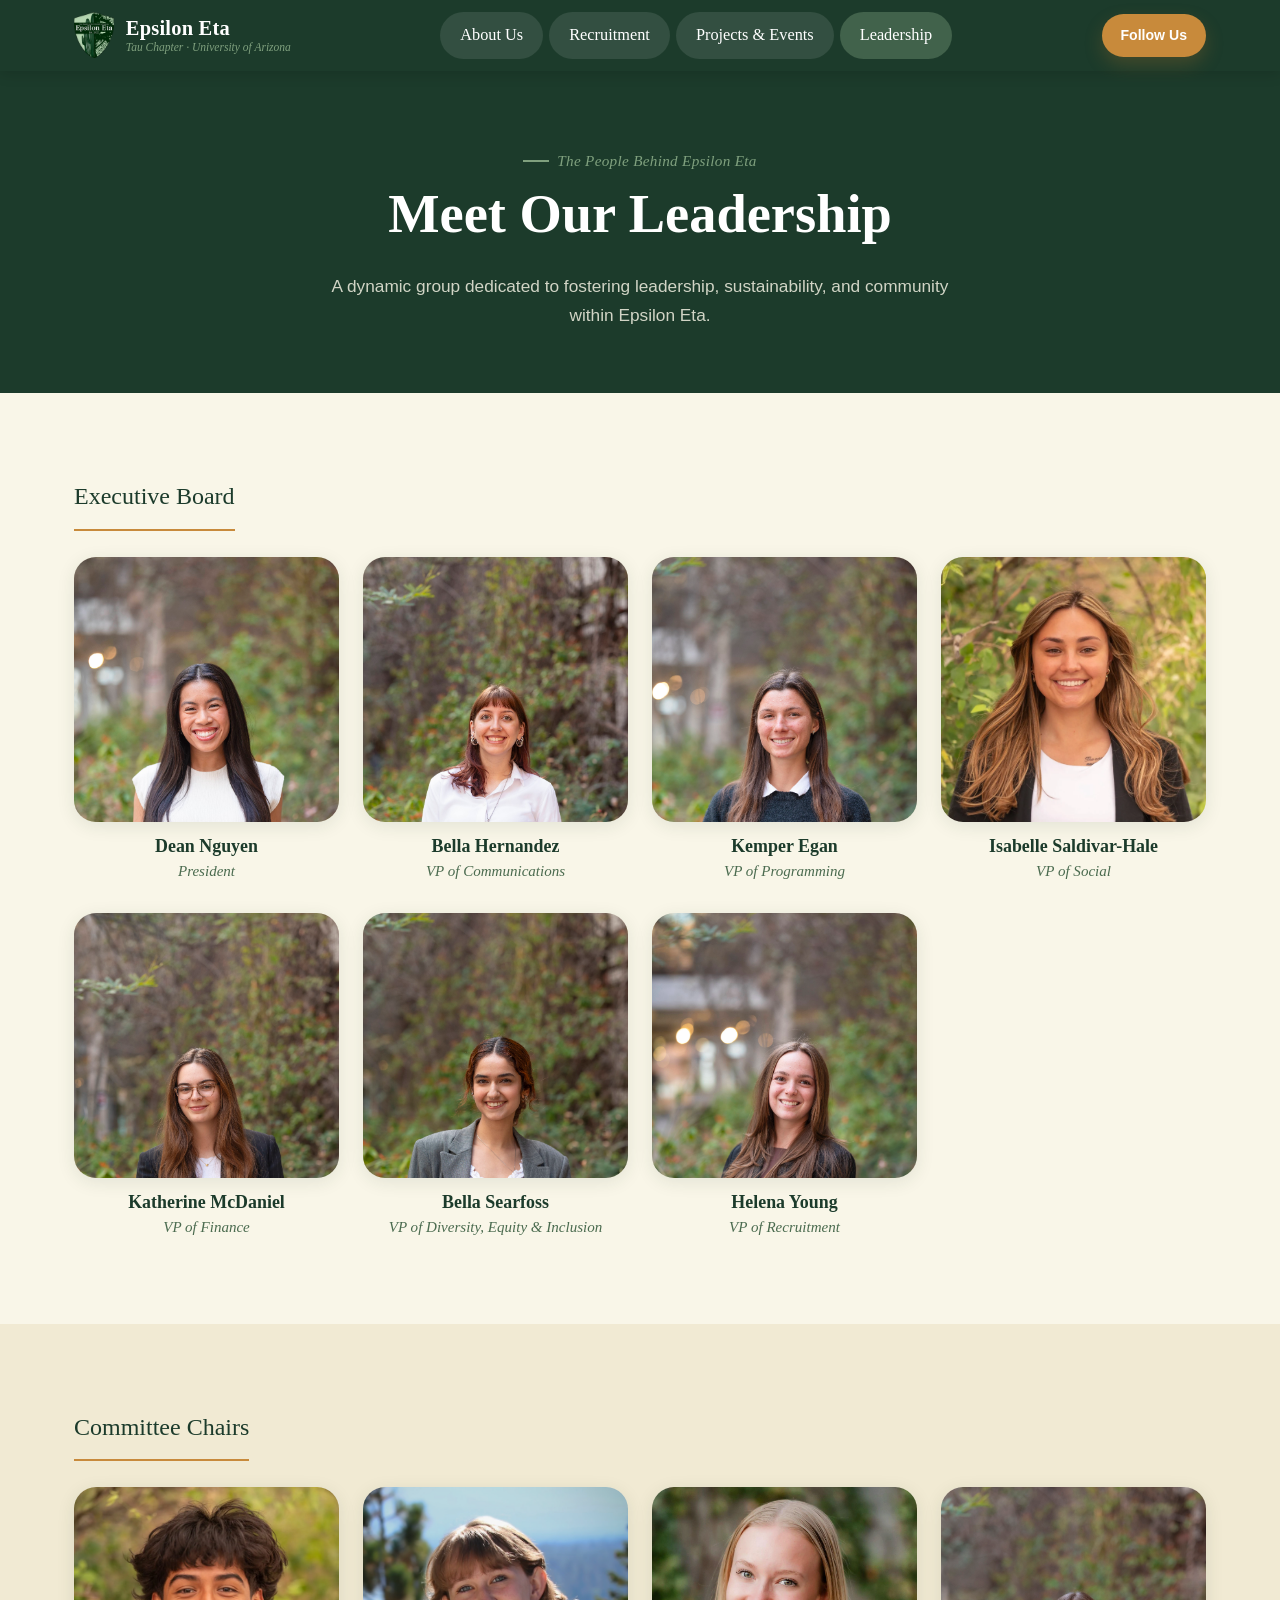
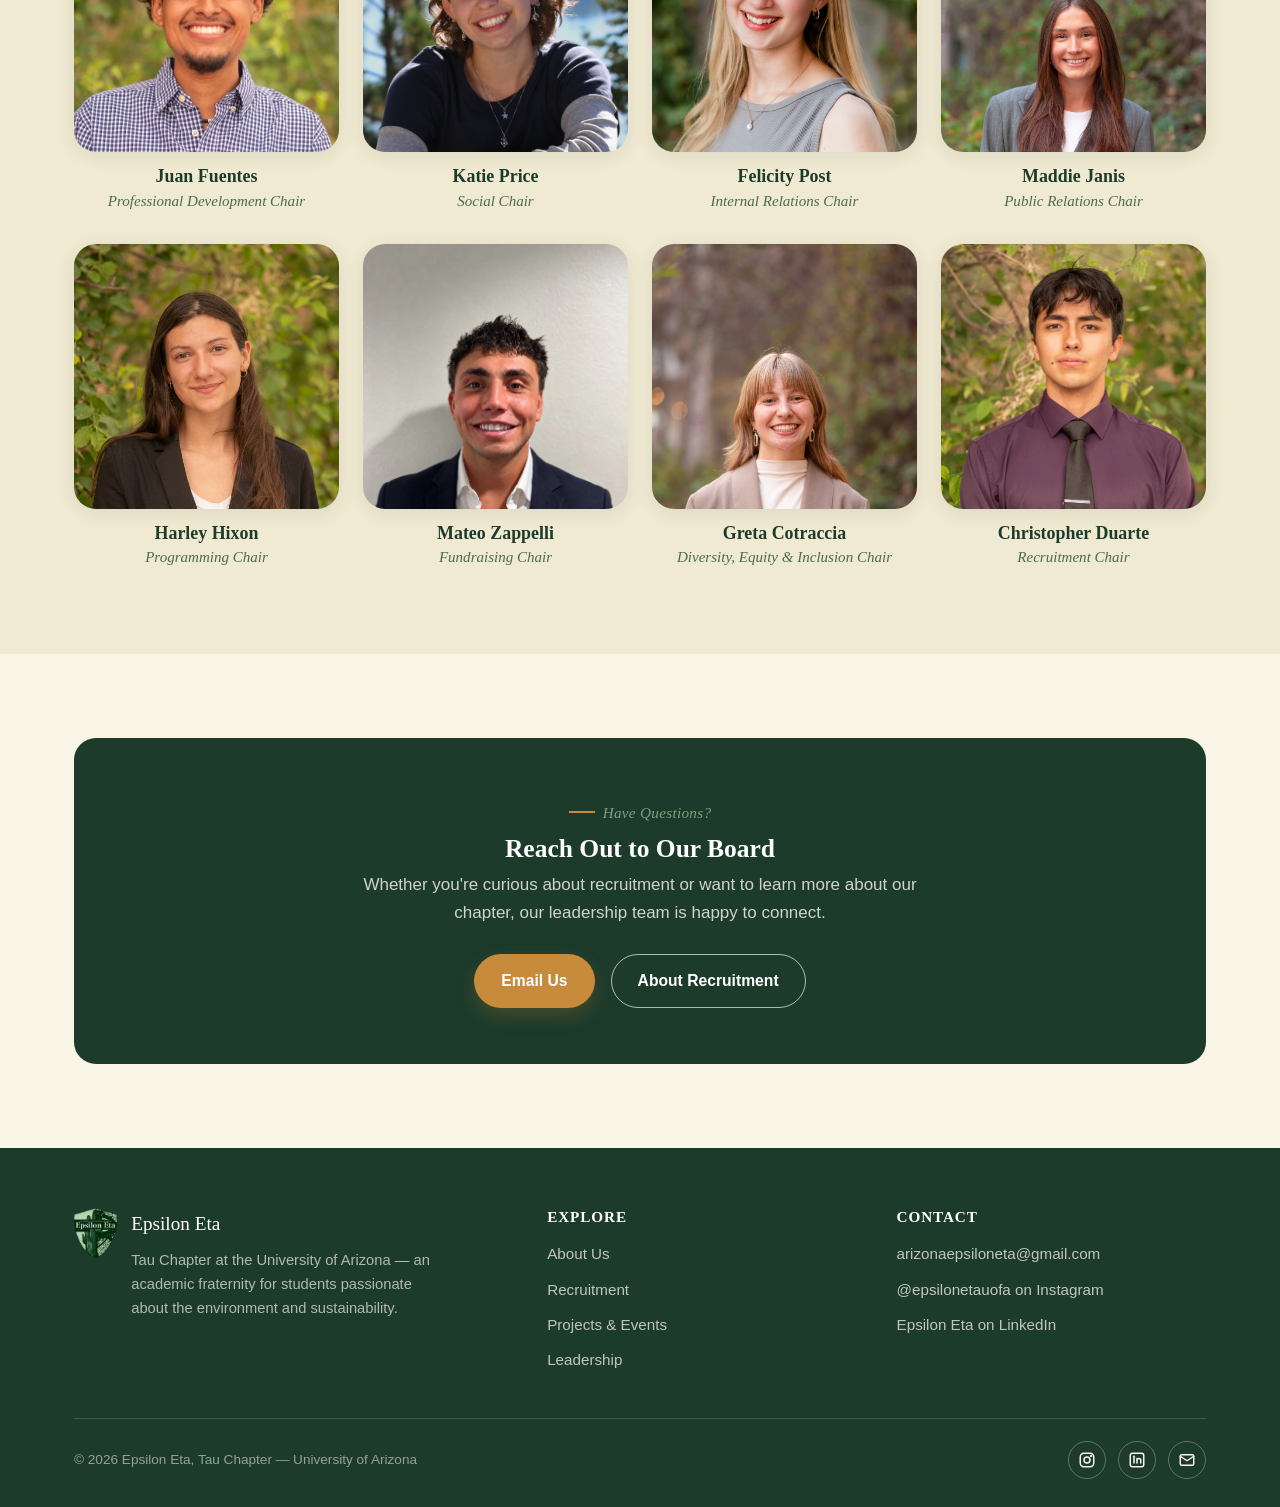
==== commit 44988d75: "Add files via upload Updated the site font." ====
--- a/leadership.html
+++ b/leadership.html
@@ -8,7 +8,7 @@
 <link rel="icon" href="Logos/epsilonetalogo.webp" />
 <link rel="preconnect" href="https://fonts.googleapis.com">
 <link rel="preconnect" href="https://fonts.gstatic.com" crossorigin>
-<link href="https://fonts.googleapis.com/css2?family=Fraunces:ital,wght@0,500;0,600;0,700;1,500&family=Inter:wght@400;500;600;700&display=swap" rel="stylesheet">
+<link href="https://fonts.googleapis.com/css2?family=Averia+Serif+Libre:ital,wght@0,300;0,400;0,700;1,300;1,400;1,700&display=swap" rel="stylesheet">
 <link rel="stylesheet" href="css/styles.css" />
 </head>
 <body>
